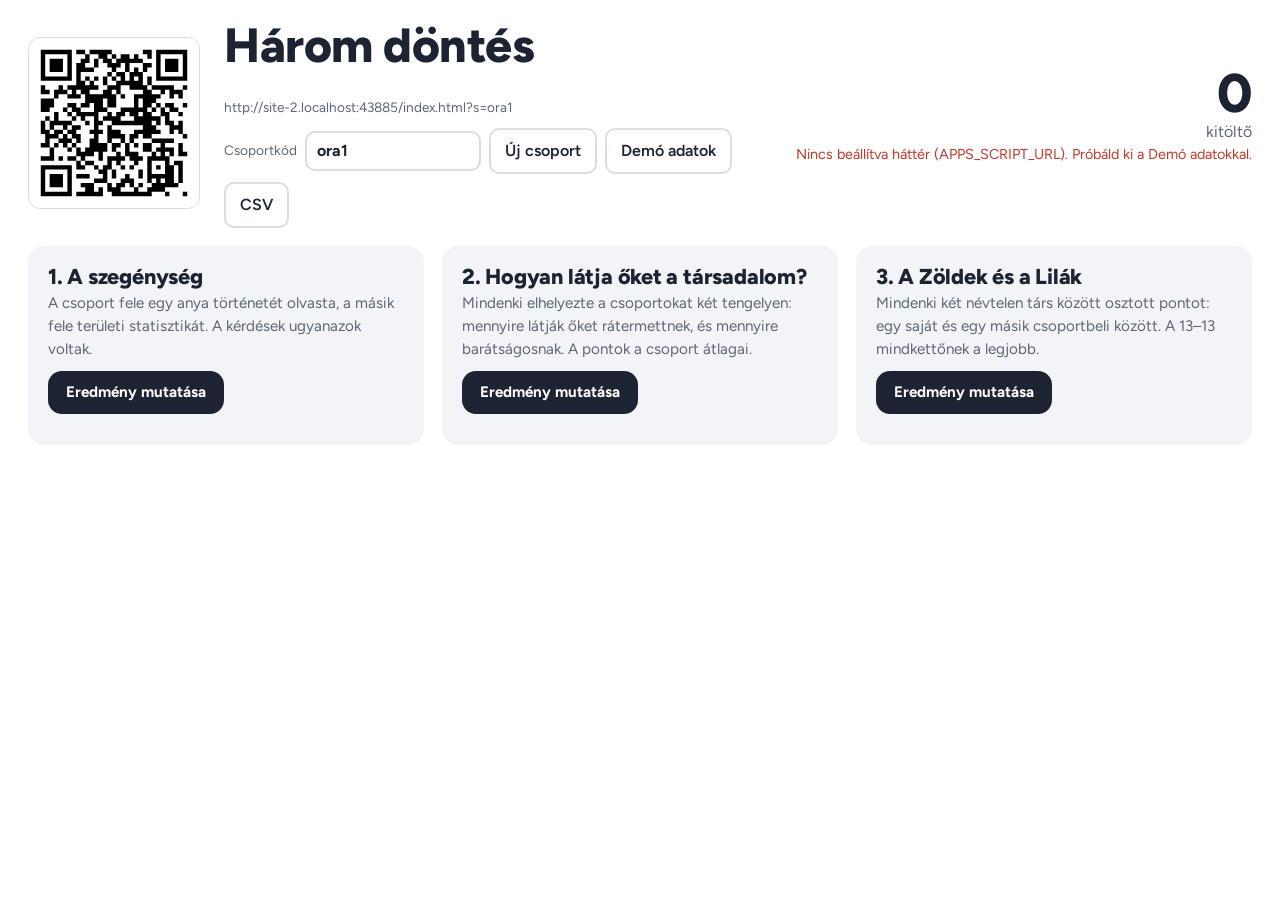
==== tanar.html @ e8e43807 "Keretezés-labor app feltöltése GitHub Pageshez Statikus oldal (index.html, tanar.html), .nojekyll és" ====
<!doctype html>
<html lang="hu">
<head>
<meta charset="utf-8">
<meta name="viewport" content="width=device-width, initial-scale=1, viewport-fit=cover">
<title>Három döntés – kivetítő</title>
<link rel="preconnect" href="https://fonts.googleapis.com">
<link rel="preconnect" href="https://fonts.gstatic.com" crossorigin>
<link href="https://fonts.googleapis.com/css2?family=Figtree:wght@400;600;700;800&display=swap" rel="stylesheet">
<link rel="icon" href="data:image/svg+xml,%3Csvg xmlns=%22http://www.w3.org/2000/svg%22 viewBox=%220 0 100 100%22%3E%3Crect x=%2214%22 y=%2214%22 width=%2272%22 height=%2272%22 rx=%228%22 fill=%22none%22 stroke=%22%231c2333%22 stroke-width=%2214%22/%3E%3C/svg%3E">
<link rel="stylesheet" href="assets/labor.css">
<script src="assets/qrcode.js"></script>
</head>
<body>
<div id="demoBanner" class="demo-banner" hidden>Demó adatok – ez nem a csoport válasza.</div>
<div class="flab">
  <header class="flab-head">
    <div class="qr" id="qr"></div>
    <div>
      <h1>Három döntés</h1>
      <div class="url" id="url"></div>
      <div class="row">
        <label class="muted" for="session" style="font-size:.85rem">Csoportkód</label>
        <input class="session-input" id="session" autocomplete="off" spellcheck="false">
        <button class="btn-outline" id="newSession">Új csoport</button>
        <button class="btn-outline" id="demo">Demó adatok</button>
        <button class="btn-outline" id="csv">CSV</button>
      </div>
    </div>
    <div class="flab-count"><div class="count" id="count">0</div><div class="muted">kitöltő</div><p class="status" id="status"></p></div>
  </header>
  <main class="rounds" id="rounds"></main>
</div>
<script src="assets/config.js"></script>
<script src="assets/api.js"></script>
<script src="assets/labor.js"></script>
<script>
(function () {
  'use strict';
  var L = window.Labor, API = window.LabAPI;
  var $ = function (id) { return document.getElementById(id); };
  var rows = [], demo = false, session = API.session(), board = L.Board($('rounds'));
  $('session').value = session;
  function renderQR() {
    var u = location.href.split('?')[0].replace(/[^/]*$/, '') + 'index.html?s=' + encodeURIComponent(session);
    var q = qrcode(0, 'M'); q.addData(u); q.make();
    $('qr').innerHTML = q.createSvgTag({ cellSize: 5, margin: 2, scalable: true }); $('url').textContent = u;
  }
  function render() { $('count').textContent = rows.length; board.render(rows); }
  function refresh() {
    if (demo) return;
    if (!API.enabled()) {
      $('status').className = 'status err';
      $('status').textContent = 'Nincs beállítva háttér (APPS_SCRIPT_URL). Próbáld ki a Demó adatokkal.';
      render(); return;
    }
    API.list(session).then(function (r) {
      rows = r; $('status').className = 'status'; $('status').textContent = 'Frissítve: ' + new Date().toLocaleTimeString('hu-HU'); render();
    }).catch(function (e) { $('status').className = 'status err'; $('status').textContent = 'Hiba: ' + e.message; });
  }
  function setSession(s) {
    session = s.replace(/[^A-Za-z0-9_-]/g, '').slice(0, 40) || 'ora1';
    $('session').value = session; history.replaceState(null, '', location.pathname + '?s=' + encodeURIComponent(session));
    demo = false; $('demoBanner').hidden = true; $('demo').textContent = 'Demó adatok'; rows = []; board.reset(); renderQR(); refresh();
  }
  $('session').addEventListener('change', function () { setSession(this.value); });
  $('newSession').addEventListener('click', function () {
    var d = new Date(); setSession('lab' + (d.getMonth() + 1) + String(d.getDate()).padStart(2, '0') + '-' + Math.random().toString(36).slice(2, 5));
  });
  $('demo').addEventListener('click', function () {
    demo = !demo; $('demoBanner').hidden = !demo; this.textContent = demo ? 'Valódi adatok' : 'Demó adatok';
    if (demo) { rows = L.demoRows(36); render(); } else { rows = []; refresh(); }
  });
  $('csv').addEventListener('click', function () {
    var a = document.createElement('a');
    a.href = URL.createObjectURL(new Blob([L.csv(rows)], { type: 'text/csv' })); a.download = 'harom_dontes_' + session + '.csv'; a.click();
  });
  renderQR(); refresh(); setInterval(refresh, 5000);
})();
</script>
</body>
</html>
---- assets/labor.css ----
:root {
  --ink: #1C2333; --muted: #5E6677; --line: #DADDE3; --paper: #FFFFFF; --wash: #F3F4F7;
  --accent: #2D5A9A; --me: #E0472B; --good: #2E8556; --warn-bg: #FFF4D6; --warn-ink: #6B4E00;
  --radius-btn: 14px;
  font-family: "Figtree", system-ui, -apple-system, "Segoe UI", Roboto, sans-serif;
  color: var(--ink); background: var(--paper); -webkit-text-size-adjust: 100%;
}
@media (prefers-color-scheme: dark) {
  :root:not([data-theme="light"]) { --ink: #E9ECF2; --muted: #A6ADBC; --line: #3A4257; --paper: #141824; --wash: #20263A; --accent: #7FA6E0; }
}
:root[data-theme="dark"] { --ink: #E9ECF2; --muted: #A6ADBC; --line: #3A4257; --paper: #141824; --wash: #20263A; --accent: #7FA6E0; }
* { box-sizing: border-box; }
html { scroll-padding-top: env(safe-area-inset-top, 0px); }
body { margin: 0; line-height: 1.5; background: var(--paper); padding-top: env(safe-area-inset-top, 0px); padding-bottom: env(safe-area-inset-bottom, 0px); }
h1, h2 { line-height: 1.15; margin: 0 0 .5em; font-weight: 800; letter-spacing: -0.01em; }
h1 { font-size: clamp(2rem, 6vw, 3rem); }
h2 { font-size: 1.35rem; }
p { margin: 0 0 1em; max-width: 62ch; }
.muted { color: var(--muted); }
button { font: inherit; color: inherit; cursor: pointer; }
:focus-visible { outline: 3px solid var(--accent); outline-offset: 2px; }
.wrap { max-width: 680px; margin: 0 auto; padding: 24px 20px 48px; }

.btn-primary { background: var(--ink); color: var(--paper); border: 0; border-radius: var(--radius-btn); padding: 15px 26px; font-weight: 700; font-size: 1.05rem; }
.btn-primary:disabled { opacity: .35; cursor: default; }
.btn-outline { background: var(--paper); border: 2px solid var(--line); border-radius: 10px; padding: 9px 14px; font-weight: 600; }
.demo-banner, .note-strong { background: var(--warn-bg); color: var(--warn-ink); }
.demo-banner { font-size: .85rem; padding: 8px 20px; text-align: center; }
.note-strong { padding: 12px 14px; border-radius: 10px; font-weight: 600; }
.status { font-size: .9rem; color: var(--muted); }
.status.ok { color: var(--good); } .status.err { color: #C0392B; }

/* ---- hallgatói nézet ---- */
.step { font-size: .85rem; font-weight: 700; color: var(--muted); text-transform: none; margin-bottom: 12px; }
.instr { background: var(--wash); border-radius: 12px; padding: 12px 14px 12px; margin-bottom: 16px; font-size: 1rem; }
.instr-lab { display: block; font-size: .8rem; font-weight: 800; color: var(--accent); margin-bottom: 4px; }
.instr-list { list-style: none; padding: 0; margin: 10px 0; display: grid; gap: 6px; }
.instr-list li { display: flex; gap: 8px; align-items: center; font-weight: 600; }
.instr-list i { width: 14px; height: 14px; border-radius: 4px; flex: none; }
.text-card { margin: 0 0 18px; padding: 16px 18px; border-left: 4px solid var(--ink); background: var(--paper); border-radius: 0 12px 12px 0; box-shadow: 0 1px 0 var(--line), 0 0 0 1px var(--line); font-size: 1.12rem; font-weight: 600; line-height: 1.5; }
.scenario { font-size: 1.15rem; font-weight: 600; }
.prompt { color: var(--ink); font-weight: 700; margin-bottom: 10px; }
.qn { color: var(--accent); }
.scale-q { margin: 18px 0 6px; }
.scale7 { display: grid; grid-template-columns: repeat(7, 1fr); gap: 6px; }
.scale7 button { border: 2px solid var(--line); background: var(--paper); border-radius: 10px; padding: 12px 0; font-weight: 700; font-size: 1.05rem; }
.scale7 button.selected { border-color: var(--ink); background: var(--ink); color: var(--paper); }
.scale-ends { display: flex; justify-content: space-between; font-size: .8rem; color: var(--muted); margin-top: 4px; }
.options { display: grid; gap: 10px; }
.opt { display: flex; align-items: center; gap: 14px; width: 100%; text-align: left; background: var(--paper); border: 2px solid var(--line); border-radius: var(--radius-btn); padding: 14px 16px; font-size: 1.02rem; }
.opt .dot { flex: none; width: 22px; height: 22px; border-radius: 50%; border: 2px solid var(--line); }
.opt.selected { border-color: var(--ink); background: var(--wash); }
.opt.selected .dot { border-color: var(--ink); background: var(--ink); box-shadow: inset 0 0 0 4px var(--wash); }
.paintings { display: grid; grid-template-columns: 1fr 1fr; gap: 12px; }
.painting { border: 2px solid var(--line); background: var(--paper); border-radius: 14px; padding: 10px; display: grid; gap: 8px; font-weight: 700; }
.painting svg { width: 100%; height: auto; border-radius: 6px; display: block; }
.painting:hover { border-color: var(--ink); }
.grp-badge { display: inline-block; color: #fff; padding: 2px 10px; border-radius: 8px; font-weight: 800; }
.alloc { display: grid; gap: 10px; }
.alloc-opt { display: grid; gap: 8px; text-align: left; border: 2px solid var(--line); background: var(--paper); border-radius: 14px; padding: 12px 14px; }
.alloc-opt.selected { border-color: var(--ink); box-shadow: 0 0 0 2px var(--ink) inset; }
.ap { display: grid; grid-template-columns: 1fr 4.5em 4em; gap: 10px; align-items: center; }
.ap .who { font-size: .88rem; }
.ap .bar { height: 12px; background: var(--wash); border-radius: 6px; overflow: hidden; display: block; }
.ap .bar i { display: block; height: 100%; border-radius: 6px; }
.ap b { font-size: 1.05rem; text-align: right; white-space: nowrap; }

/* ---- kivetítő ---- */
.flab { padding: 18px 28px 32px; }
.flab-head { display: grid; grid-template-columns: auto 1fr auto; gap: 24px; align-items: center; margin-bottom: 18px; }
.qr { background: #fff; padding: 10px; border: 1px solid var(--line); border-radius: 12px; display: inline-block; }
.qr svg { width: 150px; height: 150px; display: block; }
.url { font-size: .85rem; word-break: break-all; color: var(--muted); margin: 0 0 10px; }
.row { display: flex; gap: 8px; align-items: center; flex-wrap: wrap; }
.session-input { font: inherit; font-weight: 700; border: 2px solid var(--line); border-radius: 10px; padding: 6px 10px; width: 11em; background: var(--paper); color: var(--ink); }
.count { font-size: 3.4rem; font-weight: 800; line-height: 1; }
.flab-count { text-align: right; }
.rounds { display: grid; grid-template-columns: repeat(3, 1fr); gap: 18px; align-items: start; }
.round { background: var(--wash); border-radius: 16px; padding: 18px 20px; }
.round h2 { margin-bottom: 4px; }
.round .muted { margin-bottom: 10px; font-size: .95rem; }
.actions { display: flex; gap: 10px; margin-top: 10px; flex-wrap: wrap; }
.round .btn-primary { padding: 10px 18px; font-size: .95rem; }
.orig-text { margin-top: 12px; background: var(--paper); border-radius: 10px; padding: 12px 14px; font-size: .95rem; max-width: none; }
.res-q { font-weight: 700; margin: 10px 0 6px; font-size: .95rem; }
.hbar { display: grid; grid-template-columns: 1fr auto; gap: 4px 10px; align-items: center; margin: 8px 0; }
.hbar-lab { grid-column: 1 / -1; font-size: .95rem; }
.hbar-lab small { color: var(--muted); font-size: .75rem; margin-left: 4px; }
.hbar-track { height: 24px; background: var(--paper); border-radius: 6px; overflow: hidden; }
.hbar-fill { height: 100%; border-radius: 6px; transition: width .5s ease; }
.hbar.c1 .hbar-fill { background: var(--ink); } .hbar.c2 .hbar-fill { background: var(--me); } .hbar.c3 .hbar-fill { background: var(--good); }
.hbar-val { font-weight: 800; font-size: 1.1rem; min-width: 5.5em; text-align: right; }
.hbar-val small { font-weight: 400; color: var(--muted); font-size: .75rem; }
.r4stats { display: grid; grid-template-columns: 1fr; gap: 10px; margin-top: 12px; }
.r4stats div { background: var(--paper); border-radius: 10px; padding: 10px 12px; }
.r4stats b { display: block; font-size: 1.6rem; }
.r4stats span { font-size: .85rem; color: var(--muted); }
.you { font-size: .85rem; color: var(--muted); margin-top: 6px; }
.you b { color: var(--ink); }
@media (max-width: 1100px) { .rounds { grid-template-columns: 1fr; } .flab-head { grid-template-columns: 1fr; } .flab-count { text-align: left; } }
@media (max-width: 600px) { .flab { padding: 14px; } }

/* próbaváltozat nézetváltója */
.modebar { position: sticky; top: env(safe-area-inset-top, 0px); z-index: 5; background: var(--paper); border-bottom: 1px solid var(--line); display: flex; gap: 6px; padding: 10px 16px; justify-content: center; }
.modebar button { border: 2px solid var(--line); background: var(--paper); border-radius: 999px; padding: 8px 16px; font-weight: 700; }
.modebar button.on { background: var(--ink); color: var(--paper); border-color: var(--ink); }

/* ---- 2. feladat: csoportok elhelyezése ---- */
.grp-name { font-size: 1.6rem; font-weight: 800; margin: 4px 0 8px; text-align: center; max-width: none; }
.spot { display: grid; gap: 6px; max-width: 330px; margin: 0 auto; }
.spot-y-top, .spot-y-bot { font-size: .85rem; color: var(--muted); font-weight: 600; text-align: center; }
.spot-grid { display: grid; grid-template-columns: repeat(5, 1fr); gap: 3px; aspect-ratio: 1; background: var(--line); border-radius: 12px; padding: 3px; }
.spot-cell { border: 2px solid transparent; background: var(--paper); border-radius: 8px; padding: 0; }
.spot-cell:hover { border-color: var(--line); }
.spot-cell.selected { background: var(--ink); border-color: var(--ink); }
.spot-x { display: flex; justify-content: space-between; font-size: .85rem; color: var(--muted); font-weight: 600; }
.btn-quiet { background: none; border: 0; color: var(--muted); padding: 6px 0; text-decoration: underline; text-underline-offset: 3px; }
.scm { width: 100%; height: auto; display: block; }
.scm-bg { fill: var(--paper); }
.scm-mid { stroke: var(--line); stroke-width: 1.5; stroke-dasharray: 4 4; }
.scm-ax { fill: var(--muted); font-size: 12px; }
.scm-dot { fill: var(--me); }
.scm-lab { fill: var(--ink); font-size: 14px; font-weight: 700; }
.ql { fill: var(--accent); font-size: 13px; font-weight: 800; opacity: 0; transition: opacity .4s; }
.round.orig-shown .ql { opacity: .9; }
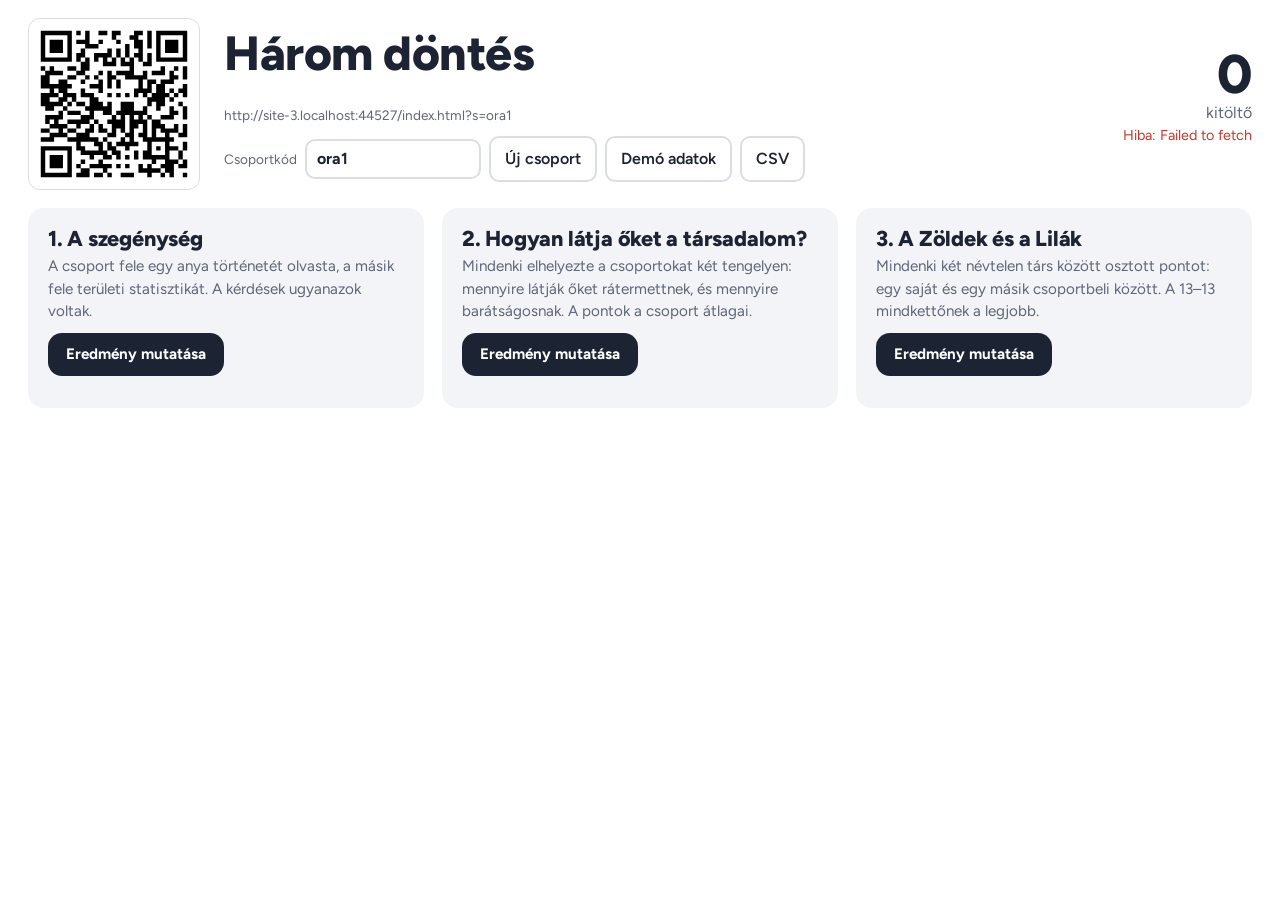
==== commit bc6d8964: "Verziószám a JS/CSS hivatkozásokon, hogy a böngésző ne a régi fájlt használja Co-Authored-By: Claude" ====
--- a/tanar.html
+++ b/tanar.html
@@ -8,8 +8,8 @@
 <link rel="preconnect" href="https://fonts.gstatic.com" crossorigin>
 <link href="https://fonts.googleapis.com/css2?family=Figtree:wght@400;600;700;800&display=swap" rel="stylesheet">
 <link rel="icon" href="data:image/svg+xml,%3Csvg xmlns=%22http://www.w3.org/2000/svg%22 viewBox=%220 0 100 100%22%3E%3Crect x=%2214%22 y=%2214%22 width=%2272%22 height=%2272%22 rx=%228%22 fill=%22none%22 stroke=%22%231c2333%22 stroke-width=%2214%22/%3E%3C/svg%3E">
-<link rel="stylesheet" href="assets/labor.css">
-<script src="assets/qrcode.js"></script>
+<link rel="stylesheet" href="assets/labor.css?v=2">
+<script src="assets/qrcode.js?v=2"></script>
 </head>
 <body>
 <div id="demoBanner" class="demo-banner" hidden>Demó adatok – ez nem a csoport válasza.</div>
@@ -31,9 +31,9 @@
   </header>
   <main class="rounds" id="rounds"></main>
 </div>
-<script src="assets/config.js"></script>
-<script src="assets/api.js"></script>
-<script src="assets/labor.js"></script>
+<script src="assets/config.js?v=2"></script>
+<script src="assets/api.js?v=2"></script>
+<script src="assets/labor.js?v=2"></script>
 <script>
 (function () {
   'use strict';
